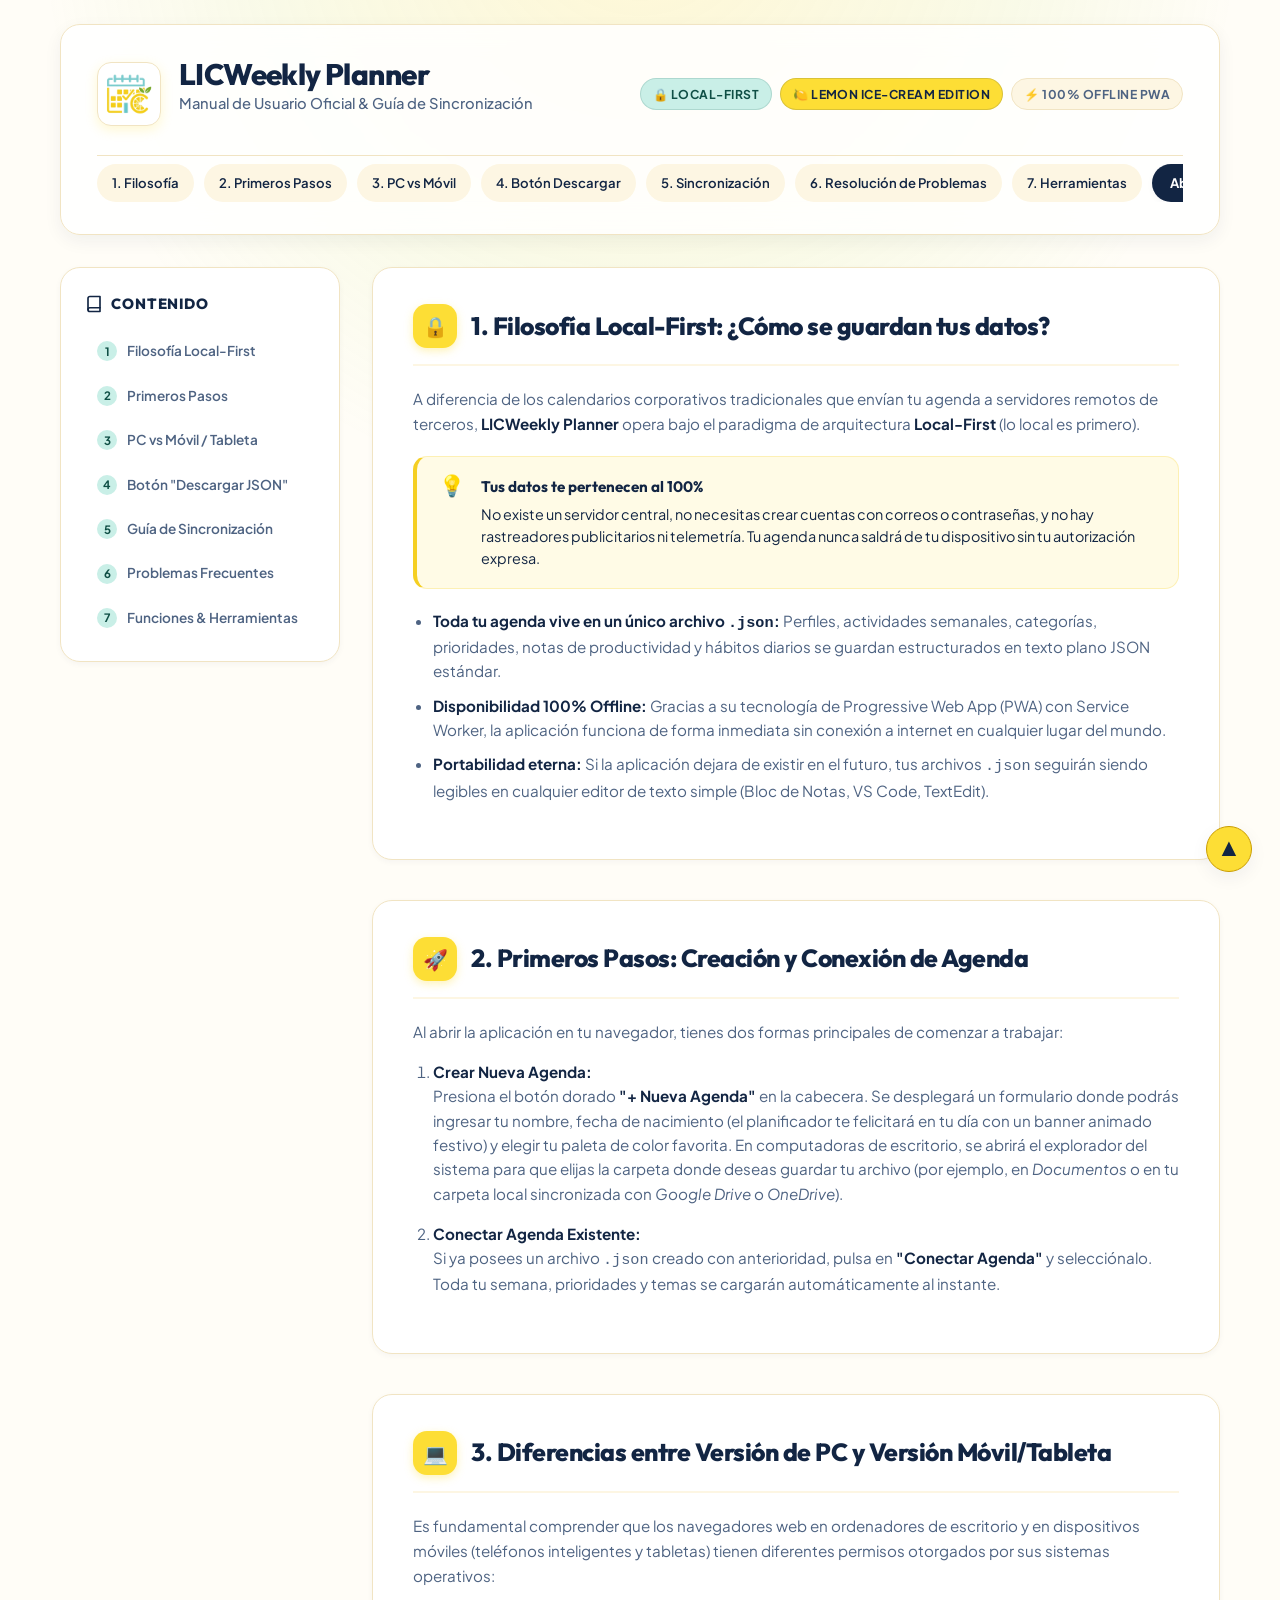
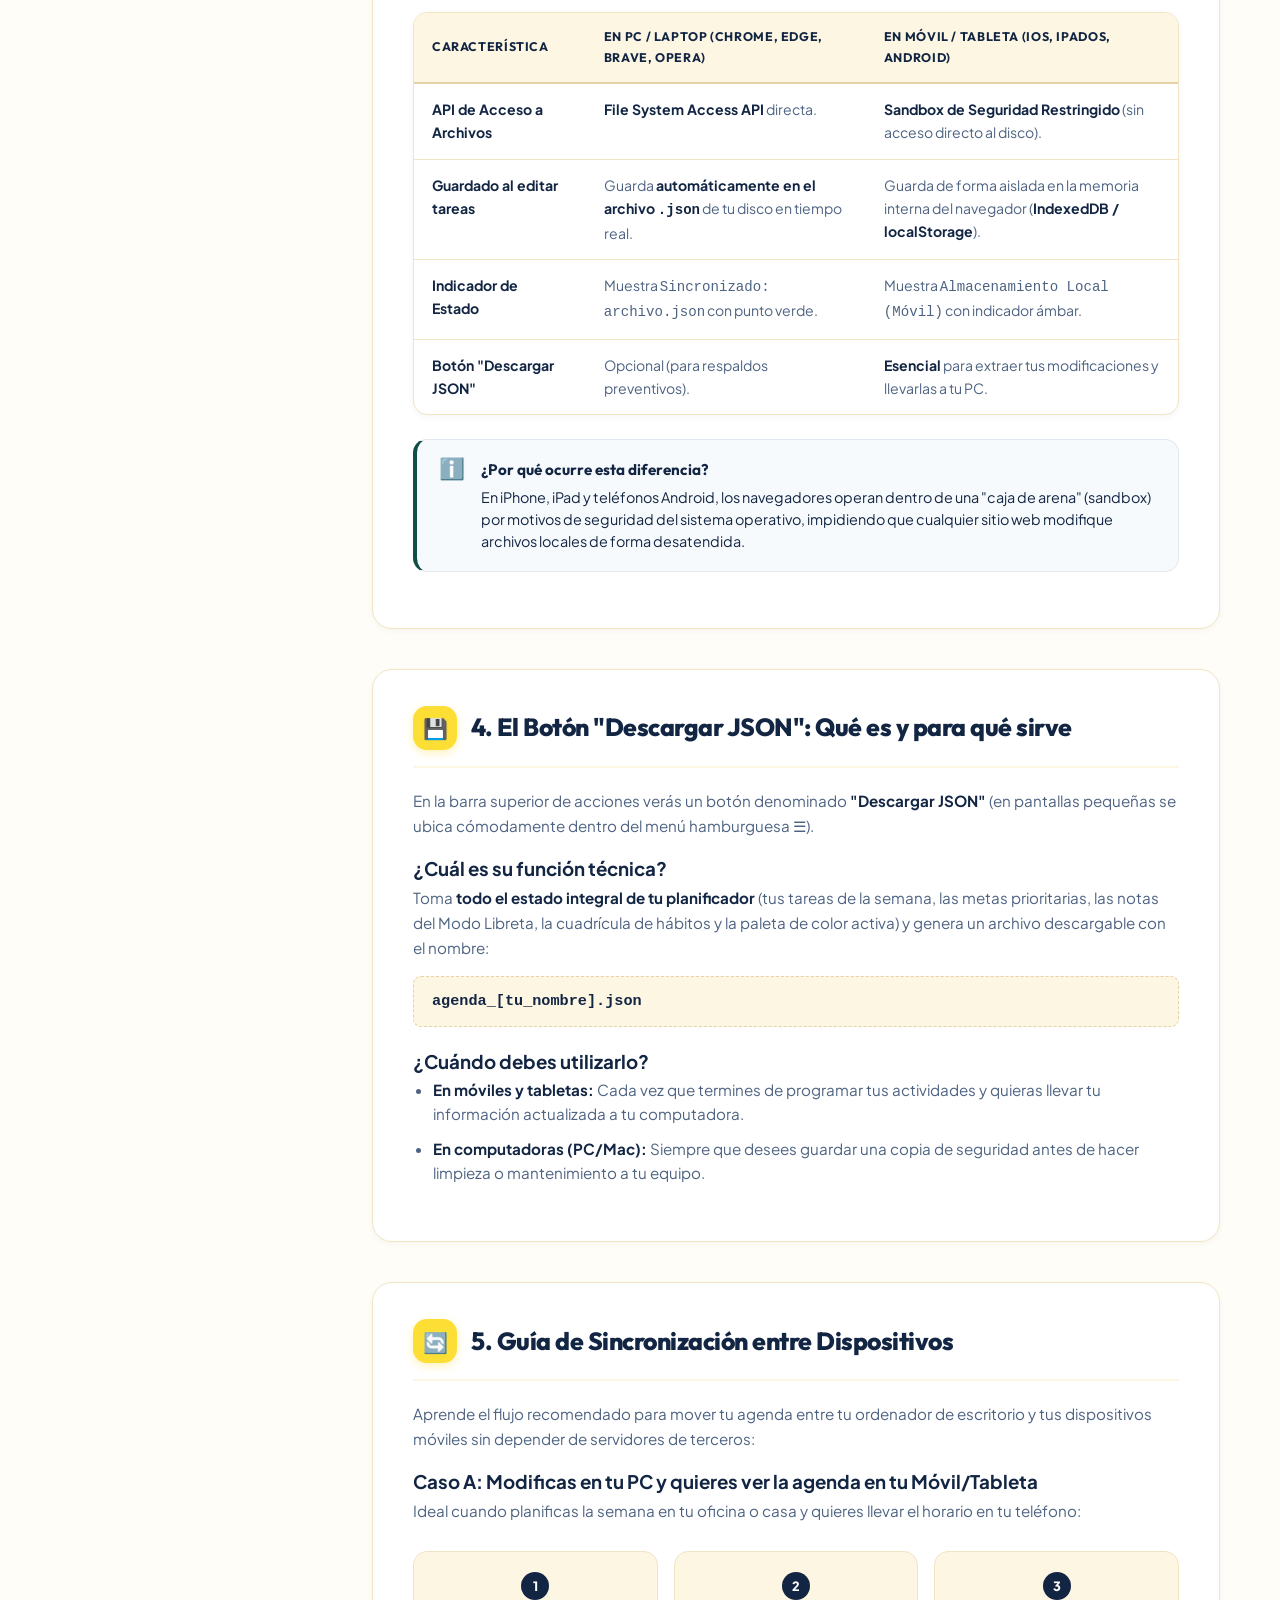
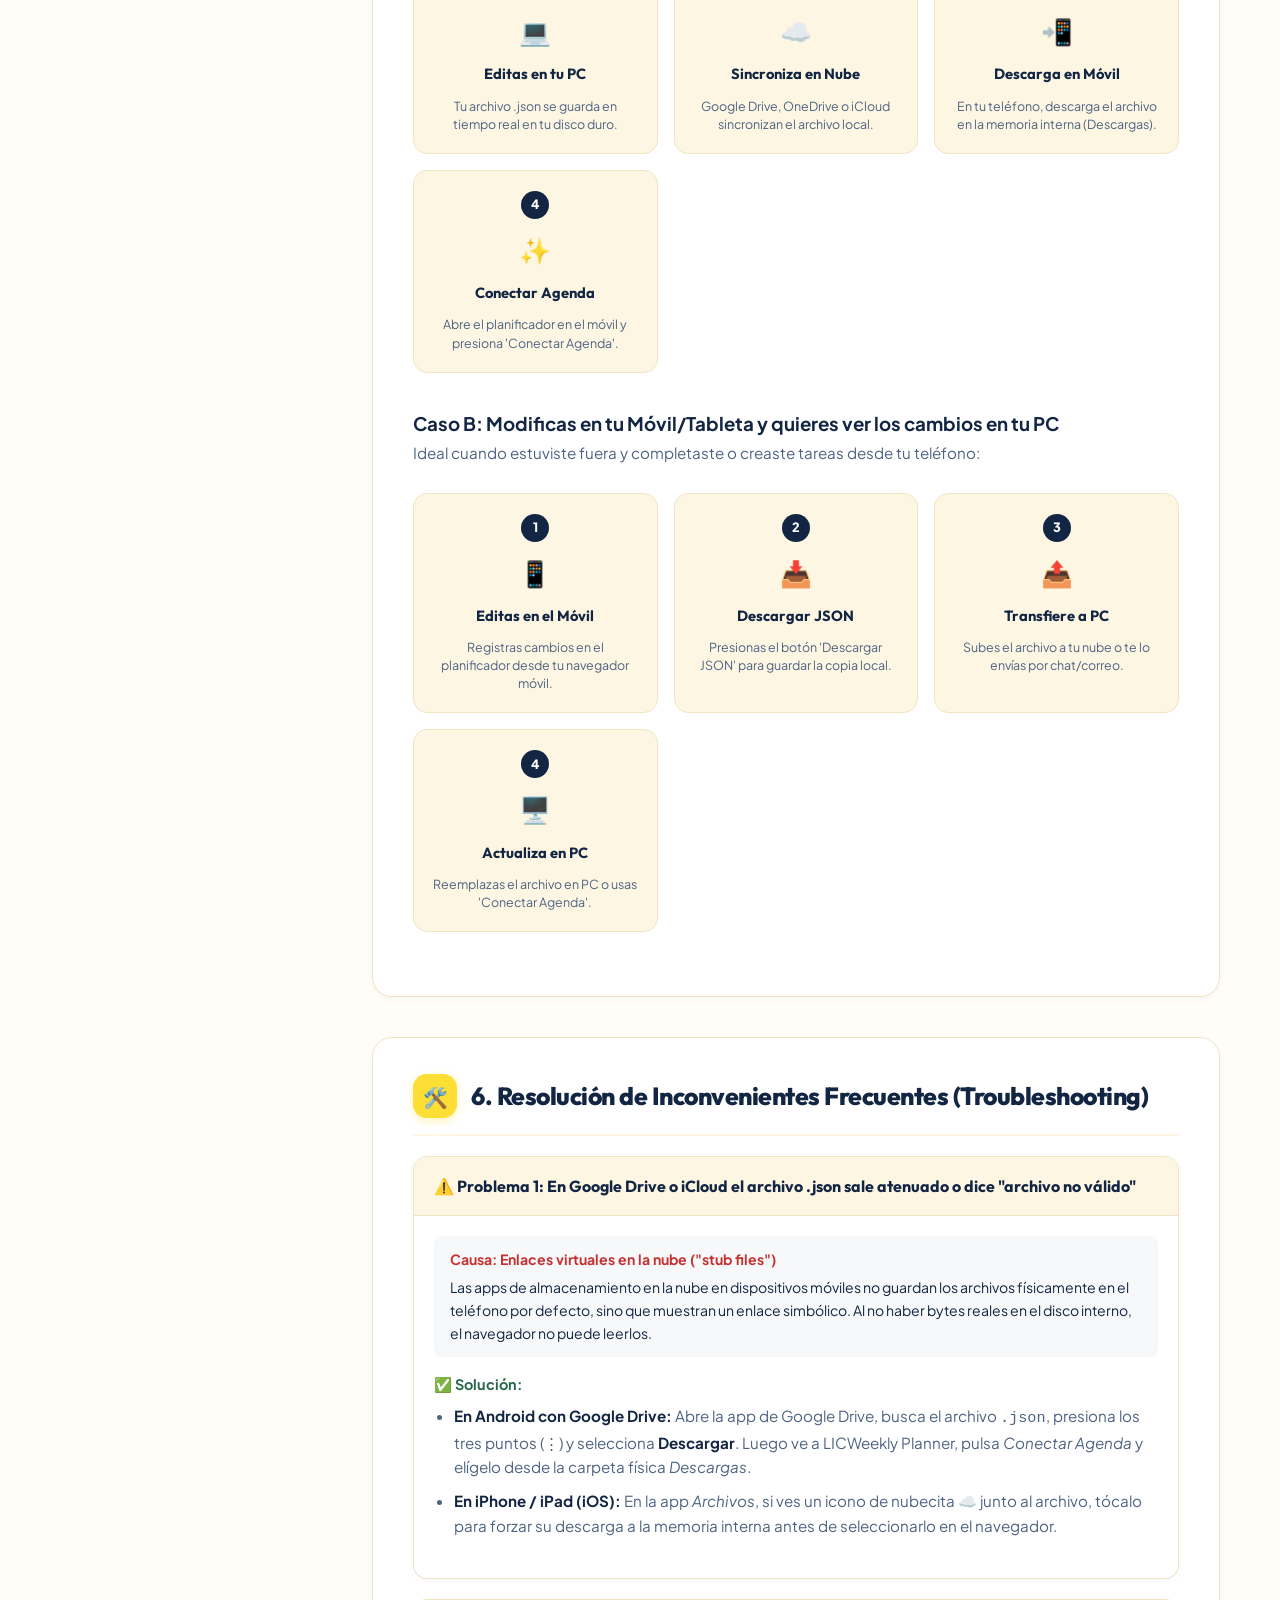
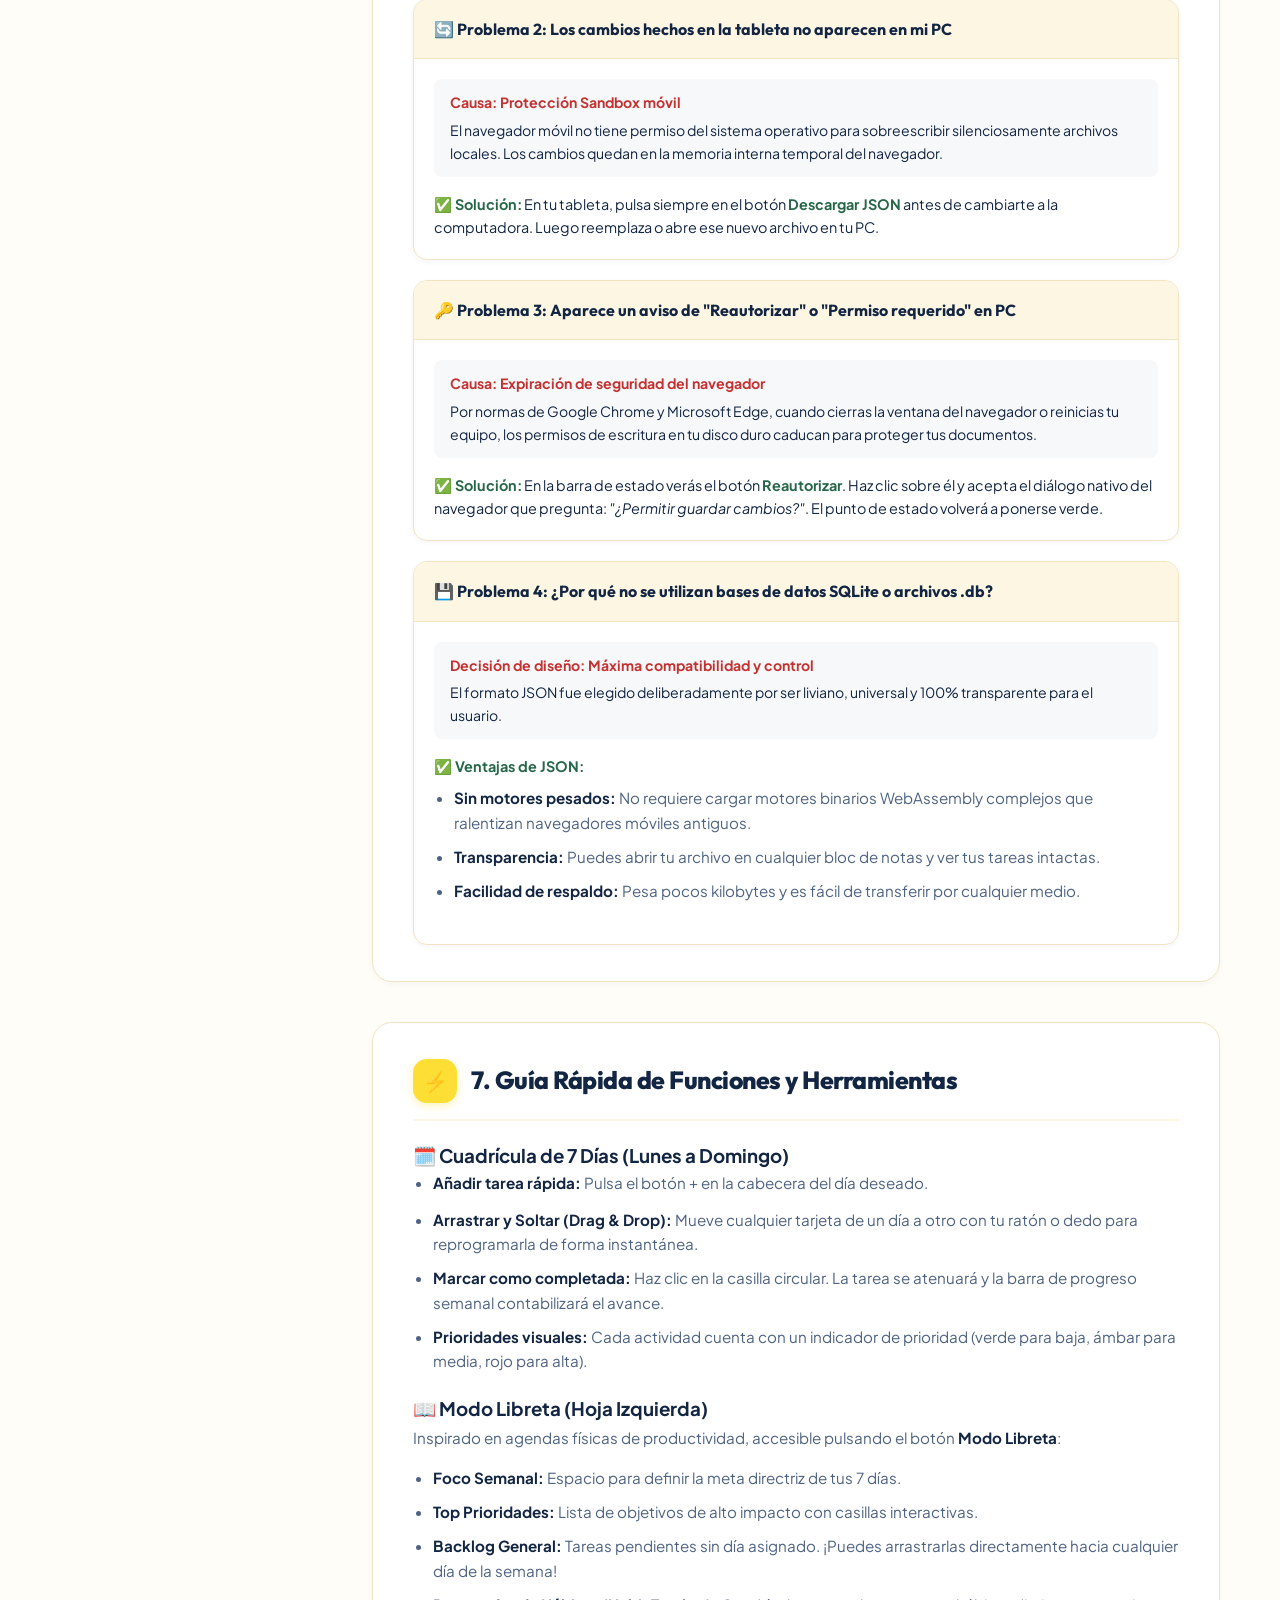
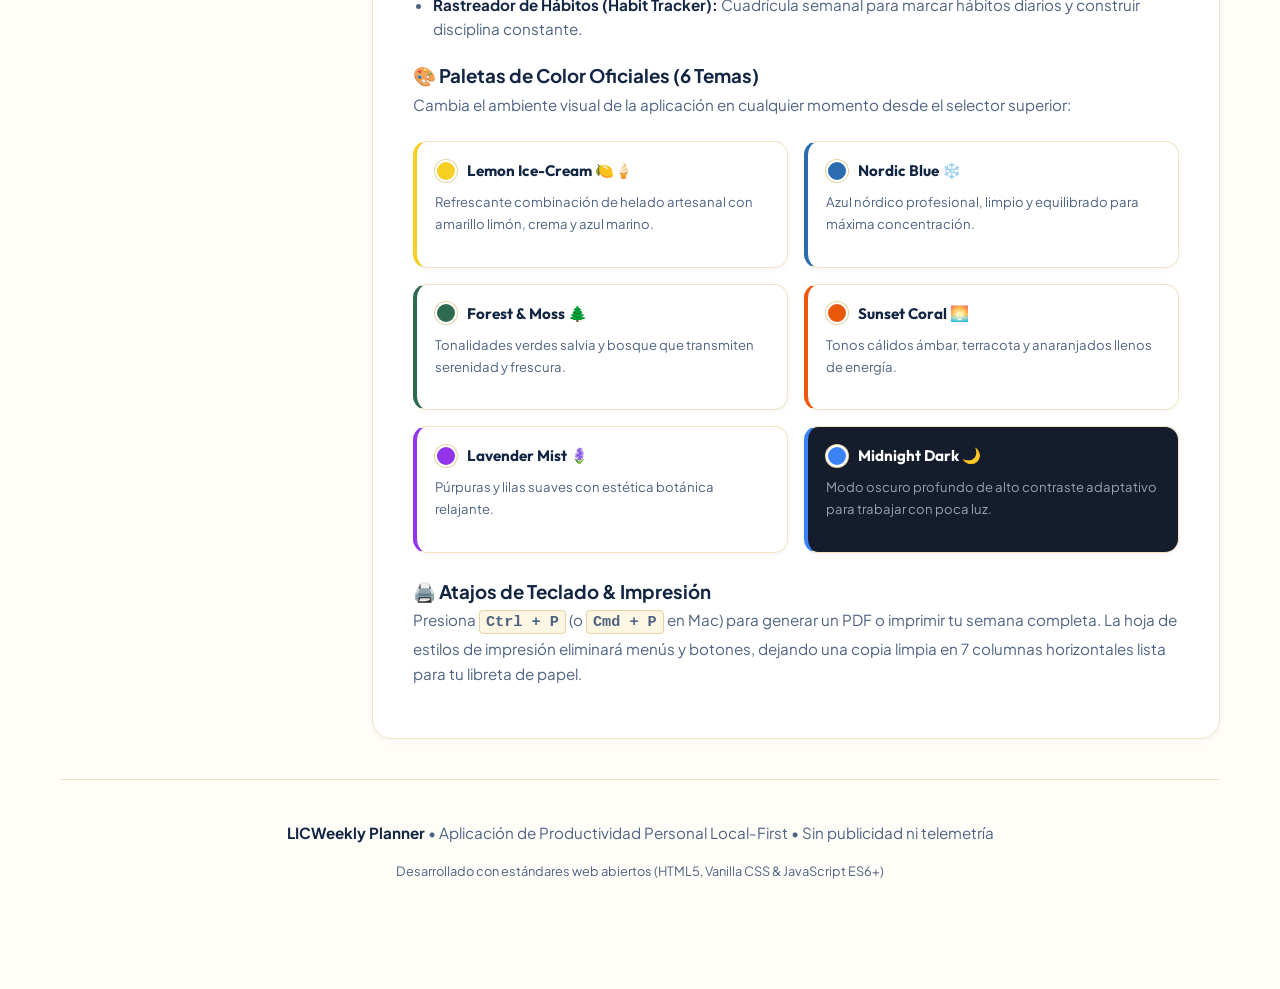
==== manual_de_usuario.html @ a2cfbde6 "Organizador semanal enfocado en la privacidad total. LICWeekly Planner v1.0" ====
<!DOCTYPE html>
<html lang="es">
<head>
  <meta charset="UTF-8">
  <meta name="viewport" content="width=device-width, initial-scale=1.0">
  <title>Manual de Usuario | LICWeekly Planner</title>
  <meta name="description" content="Manual oficial de usuario para LICWeekly Planner. Aprende a usar la arquitectura Local-First, sincronizar entre PC y dispositivos móviles, y organizar tus semanas.">
  <link rel="icon" type="image/png" sizes="32x32" href="img/favicon-32x32.png">
  <link rel="icon" type="image/png" sizes="16x16" href="img/favicon-16x16.png">
  <link rel="icon" type="image/x-icon" href="img/favicon.ico">
  <link rel="apple-touch-icon" sizes="180x180" href="img/apple-touch-icon.png">
  
  <!-- Tipografía moderna Google Fonts -->
  <link rel="preconnect" href="https://fonts.googleapis.com">
  <link rel="preconnect" href="https://fonts.gstatic.com" crossorigin>
  <link href="https://fonts.googleapis.com/css2?family=Outfit:wght@500;600;700;800&family=Plus+Jakarta+Sans:wght@400;500;600;700&display=swap" rel="stylesheet">

  <style>
    /* ==========================================================================
       SISTEMA DE DISEÑO: LEMON ICE-CREAM THEME
       ========================================================================== */
    :root {
      --font-heading: 'Outfit', -apple-system, BlinkMacSystemFont, sans-serif;
      --font-body: 'Plus Jakarta Sans', -apple-system, BlinkMacSystemFont, sans-serif;
      
      /* Paleta Lemon Ice-Cream */
      --lemon-yellow: #fdde35;
      --lemon-gold: #f5cf22;
      --lemon-dark-gold: #c99c00;
      --lime-green: #b4d93d;
      --lime-dark: #2d5a14;
      --vanilla-cream: #fdf6e3;
      --vanilla-light: #fffdf7;
      --mint-frost: #c9efe7;
      --mint-dark: #0f4f45;
      --deep-navy: #122543;
      --navy-light: #1e3a63;
      --navy-muted: #4e6382;
      --border-soft: #f1e4c3;
      --border-medium: #e5d3a5;
      --surface-white: #ffffff;
      
      --shadow-sm: 0 2px 6px rgba(18, 37, 67, 0.04);
      --shadow-md: 0 6px 18px rgba(18, 37, 67, 0.06);
      --shadow-lg: 0 16px 36px rgba(18, 37, 67, 0.09);
      --radius-sm: 8px;
      --radius-md: 14px;
      --radius-lg: 20px;
      --radius-full: 9999px;
    }

    /* Reset y Base */
    *, *::before, *::after {
      box-sizing: border-box;
      margin: 0;
      padding: 0;
    }

    html {
      scroll-behavior: smooth;
      font-size: 16px;
    }

    body {
      font-family: var(--font-body);
      background-color: var(--vanilla-light);
      color: var(--deep-navy);
      line-height: 1.65;
      -webkit-font-smoothing: antialiased;
      position: relative;
    }

    /* Fondo decorativo con gradiente suave */
    body::before {
      content: "";
      position: fixed;
      top: 0;
      left: 0;
      right: 0;
      height: 480px;
      background: radial-gradient(circle at 50% -20%, rgba(253, 222, 53, 0.18) 0%, rgba(180, 217, 61, 0.08) 45%, transparent 70%);
      pointer-events: none;
      z-index: 0;
    }

    /* Envoltura principal */
    .manual-wrapper {
      max-width: 1200px;
      margin: 0 auto;
      padding: 24px 20px 80px 20px;
      position: relative;
      z-index: 1;
    }

    /* ==========================================================================
       CABECERA HERO (HERO HEADER)
       ========================================================================== */
    .manual-header {
      background: rgba(255, 255, 255, 0.85);
      backdrop-filter: blur(14px);
      -webkit-backdrop-filter: blur(14px);
      border: 1px solid var(--border-soft);
      border-radius: var(--radius-lg);
      padding: 32px 36px;
      box-shadow: var(--shadow-md);
      margin-bottom: 32px;
      display: flex;
      flex-direction: column;
      gap: 24px;
    }

    .header-branding-bar {
      display: flex;
      align-items: center;
      justify-content: space-between;
      flex-wrap: wrap;
      gap: 16px;
    }

    .brand-identity {
      display: flex;
      align-items: center;
      gap: 18px;
    }

    .brand-logo-frame {
      width: 64px;
      height: 64px;
      border-radius: var(--radius-md);
      background: #ffffff;
      border: 1.5px solid var(--border-soft);
      box-shadow: 0 4px 12px rgba(253, 222, 53, 0.22);
      display: flex;
      align-items: center;
      justify-content: center;
      padding: 6px;
      flex-shrink: 0;
    }

    .brand-logo-frame img {
      width: 100%;
      height: 100%;
      object-fit: contain;
    }

    .brand-titles h1 {
      font-family: var(--font-heading);
      font-size: 1.85rem;
      font-weight: 800;
      color: var(--deep-navy);
      letter-spacing: -0.02em;
      line-height: 1.15;
    }

    .brand-subtitle {
      font-size: 0.92rem;
      color: var(--navy-muted);
      font-weight: 500;
    }

    .header-badges {
      display: flex;
      align-items: center;
      gap: 8px;
      flex-wrap: wrap;
    }

    .pill-badge {
      display: inline-flex;
      align-items: center;
      gap: 6px;
      padding: 5px 12px;
      border-radius: var(--radius-full);
      font-size: 0.76rem;
      font-weight: 700;
      text-transform: uppercase;
      letter-spacing: 0.04em;
    }

    .pill-badge.local-first {
      background: var(--mint-frost);
      color: var(--mint-dark);
      border: 1px solid rgba(15, 79, 69, 0.15);
    }

    .pill-badge.theme-lemon {
      background: var(--lemon-yellow);
      color: var(--deep-navy);
      border: 1px solid rgba(18, 37, 67, 0.15);
    }

    .pill-badge.offline-ready {
      background: var(--vanilla-cream);
      color: var(--navy-muted);
      border: 1px solid var(--border-soft);
    }

    /* Barra de Navegación Rápida / Mini Menú */
    .quick-nav-bar {
      display: flex;
      align-items: center;
      gap: 10px;
      overflow-x: auto;
      padding-top: 8px;
      border-top: 1px solid var(--border-soft);
      scrollbar-width: thin;
    }

    .quick-nav-link {
      display: inline-flex;
      align-items: center;
      gap: 6px;
      padding: 7px 14px;
      border-radius: var(--radius-full);
      background: var(--vanilla-cream);
      color: var(--deep-navy);
      text-decoration: none;
      font-size: 0.82rem;
      font-weight: 600;
      white-space: nowrap;
      transition: all 0.2s ease;
      border: 1px solid transparent;
    }

    .quick-nav-link:hover {
      background: var(--lemon-yellow);
      border-color: var(--lemon-dark-gold);
      transform: translateY(-1px);
    }

    .btn-return-app {
      margin-left: auto;
      background: var(--deep-navy);
      color: #ffffff;
      padding: 8px 18px;
      border-radius: var(--radius-full);
      text-decoration: none;
      font-size: 0.82rem;
      font-weight: 700;
      display: inline-flex;
      align-items: center;
      gap: 8px;
      box-shadow: var(--shadow-sm);
      transition: all 0.2s ease;
      flex-shrink: 0;
    }

    .btn-return-app:hover {
      background: var(--navy-light);
      transform: translateY(-1px);
      box-shadow: var(--shadow-md);
    }

    /* ==========================================================================
       DISPOSICIÓN PRINCIPAL: CONTENIDO Y NAVEGACIÓN
       ========================================================================== */
    .manual-layout {
      display: grid;
      grid-template-columns: 280px 1fr;
      gap: 32px;
      align-items: start;
    }

    /* Barra Lateral Fija (Sidebar) */
    .manual-sidebar {
      position: sticky;
      top: 24px;
      background: #ffffff;
      border: 1px solid var(--border-soft);
      border-radius: var(--radius-lg);
      padding: 24px;
      box-shadow: var(--shadow-sm);
    }

    .sidebar-title {
      font-family: var(--font-heading);
      font-size: 0.92rem;
      font-weight: 800;
      text-transform: uppercase;
      letter-spacing: 0.06em;
      color: var(--deep-navy);
      margin-bottom: 16px;
      display: flex;
      align-items: center;
      gap: 8px;
    }

    .sidebar-menu {
      list-style: none;
      display: flex;
      flex-direction: column;
      gap: 6px;
    }

    .sidebar-menu a {
      display: flex;
      align-items: center;
      gap: 10px;
      padding: 8px 12px;
      border-radius: var(--radius-sm);
      text-decoration: none;
      color: var(--navy-muted);
      font-size: 0.85rem;
      font-weight: 600;
      transition: all 0.15s ease;
    }

    .sidebar-menu a:hover {
      background: var(--vanilla-cream);
      color: var(--deep-navy);
      transform: translateX(3px);
    }

    .sidebar-menu a span.menu-num {
      width: 20px;
      height: 20px;
      border-radius: 50%;
      background: var(--mint-frost);
      color: var(--mint-dark);
      display: flex;
      align-items: center;
      justify-content: center;
      font-size: 0.72rem;
      font-weight: 700;
      flex-shrink: 0;
    }

    /* ==========================================================================
       SECCIONES DEL CONTENIDO PRINCIPAL
       ========================================================================== */
    .manual-content {
      display: flex;
      flex-direction: column;
      gap: 40px;
    }

    .content-section {
      background: #ffffff;
      border: 1px solid var(--border-soft);
      border-radius: var(--radius-lg);
      padding: 36px 40px;
      box-shadow: var(--shadow-sm);
      scroll-margin-top: 30px;
      position: relative;
    }

    .section-header {
      display: flex;
      align-items: center;
      gap: 14px;
      margin-bottom: 20px;
      padding-bottom: 16px;
      border-bottom: 2px solid var(--vanilla-cream);
    }

    .section-badge-icon {
      width: 44px;
      height: 44px;
      border-radius: var(--radius-md);
      background: var(--lemon-yellow);
      color: var(--deep-navy);
      display: flex;
      align-items: center;
      justify-content: center;
      font-size: 1.25rem;
      flex-shrink: 0;
      box-shadow: 0 3px 8px rgba(253, 222, 53, 0.35);
    }

    .section-header h2 {
      font-family: var(--font-heading);
      font-size: 1.55rem;
      font-weight: 800;
      color: var(--deep-navy);
      letter-spacing: -0.02em;
    }

    .section-header h3 {
      font-family: var(--font-heading);
      font-size: 1.25rem;
      font-weight: 700;
      color: var(--deep-navy);
      margin-top: 24px;
      margin-bottom: 12px;
    }

    p {
      margin-bottom: 16px;
      color: var(--navy-muted);
      font-size: 0.95rem;
    }

    p strong {
      color: var(--deep-navy);
    }

    /* Listas con viñetas personalizadas */
    ul.feature-list, ol.steps-list {
      margin-bottom: 20px;
      padding-left: 20px;
      color: var(--navy-muted);
      font-size: 0.95rem;
    }

    ul.feature-list li, ol.steps-list li {
      margin-bottom: 10px;
      line-height: 1.6;
    }

    ul.feature-list li strong, ol.steps-list li strong {
      color: var(--deep-navy);
    }

    /* ==========================================================================
       TABLAS COMPARATIVAS DE DISEÑO PROFESIONAL
       ========================================================================== */
    .table-container {
      width: 100%;
      overflow-x: auto;
      margin: 24px 0;
      border: 1px solid var(--border-soft);
      border-radius: var(--radius-md);
      background: #ffffff;
      box-shadow: var(--shadow-sm);
    }

    table.pro-table {
      width: 100%;
      border-collapse: collapse;
      text-align: left;
      font-size: 0.88rem;
    }

    table.pro-table thead {
      background-color: var(--vanilla-cream);
      border-bottom: 2px solid var(--border-medium);
    }

    table.pro-table th {
      padding: 14px 18px;
      font-family: var(--font-heading);
      font-weight: 700;
      color: var(--deep-navy);
      text-transform: uppercase;
      font-size: 0.78rem;
      letter-spacing: 0.05em;
    }

    table.pro-table td {
      padding: 14px 18px;
      border-bottom: 1px solid var(--border-soft);
      color: var(--navy-muted);
      vertical-align: top;
    }

    table.pro-table tbody tr:last-child td {
      border-bottom: none;
    }

    table.pro-table tbody tr:hover {
      background-color: var(--vanilla-light);
    }

    table.pro-table td strong {
      color: var(--deep-navy);
    }

    /* ==========================================================================
       TARJETAS DE ALERTA Y AVISOS (CALLOUT BOXES)
       ========================================================================== */
    .callout-box {
      border-radius: var(--radius-md);
      padding: 18px 22px;
      margin: 20px 0;
      display: flex;
      gap: 16px;
      align-items: flex-start;
      font-size: 0.9rem;
    }

    .callout-box.note {
      background-color: #f7fafc;
      border-left: 4px solid var(--mint-dark);
      border-top: 1px solid #e2e8f0;
      border-right: 1px solid #e2e8f0;
      border-bottom: 1px solid #e2e8f0;
    }

    .callout-box.tip {
      background-color: rgba(253, 222, 53, 0.12);
      border-left: 4px solid var(--lemon-gold);
      border-top: 1px solid rgba(245, 207, 34, 0.25);
      border-right: 1px solid rgba(245, 207, 34, 0.25);
      border-bottom: 1px solid rgba(245, 207, 34, 0.25);
    }

    .callout-box.warning {
      background-color: #fffaf0;
      border-left: 4px solid #dd6b20;
      border-top: 1px solid #feebc8;
      border-right: 1px solid #feebc8;
      border-bottom: 1px solid #feebc8;
    }

    .callout-icon {
      font-size: 1.3rem;
      line-height: 1;
      flex-shrink: 0;
    }

    .callout-content {
      flex: 1;
      color: var(--deep-navy);
      line-height: 1.55;
    }

    .callout-content strong {
      display: block;
      font-family: var(--font-heading);
      margin-bottom: 4px;
      font-size: 0.95rem;
    }

    /* ==========================================================================
       DIAGRAMAS DE FLUJO INTERACTIVOS (HTML / CSS FLOWCHARTS)
       ========================================================================== */
    .flow-diagram {
      display: grid;
      grid-template-columns: repeat(auto-fit, minmax(200px, 1fr));
      gap: 16px;
      margin: 28px 0;
      position: relative;
    }

    .flow-step {
      background: var(--vanilla-cream);
      border: 1.5px solid var(--border-soft);
      border-radius: var(--radius-md);
      padding: 20px 18px;
      text-align: center;
      display: flex;
      flex-direction: column;
      align-items: center;
      gap: 10px;
      position: relative;
      transition: transform 0.2s ease, box-shadow 0.2s ease;
    }

    .flow-step:hover {
      transform: translateY(-2px);
      box-shadow: var(--shadow-md);
      border-color: var(--lemon-gold);
    }

    .flow-step-number {
      width: 28px;
      height: 28px;
      border-radius: 50%;
      background: var(--deep-navy);
      color: #ffffff;
      font-size: 0.8rem;
      font-weight: 800;
      display: flex;
      align-items: center;
      justify-content: center;
    }

    .flow-step-icon {
      font-size: 1.6rem;
    }

    .flow-step-title {
      font-family: var(--font-heading);
      font-weight: 700;
      font-size: 0.92rem;
      color: var(--deep-navy);
    }

    .flow-step-desc {
      font-size: 0.78rem;
      color: var(--navy-muted);
      line-height: 1.45;
    }

    /* ==========================================================================
       SECCIÓN DE RESOLUCIÓN DE PROBLEMAS (TROUBLESHOOTING CARDS)
       ========================================================================== */
    .troubleshoot-grid {
      display: grid;
      grid-template-columns: 1fr;
      gap: 20px;
      margin-top: 20px;
    }

    .troubleshoot-card {
      border: 1px solid var(--border-soft);
      border-radius: var(--radius-md);
      background: #ffffff;
      overflow: hidden;
      box-shadow: var(--shadow-sm);
    }

    .troubleshoot-header {
      background: var(--vanilla-cream);
      padding: 16px 20px;
      font-family: var(--font-heading);
      font-weight: 700;
      color: var(--deep-navy);
      font-size: 1rem;
      display: flex;
      align-items: center;
      gap: 10px;
      border-bottom: 1px solid var(--border-soft);
    }

    .troubleshoot-body {
      padding: 20px;
    }

    .troubleshoot-cause {
      background: rgba(18, 37, 67, 0.03);
      padding: 12px 16px;
      border-radius: var(--radius-sm);
      margin-bottom: 16px;
      font-size: 0.88rem;
    }

    .troubleshoot-cause strong {
      color: #c53030;
      display: block;
      margin-bottom: 4px;
    }

    .troubleshoot-solution {
      font-size: 0.9rem;
      line-height: 1.6;
    }

    .troubleshoot-solution strong {
      color: #276749;
    }

    /* Muestrario de Temas de Color */
    .themes-showcase {
      display: grid;
      grid-template-columns: repeat(auto-fit, minmax(260px, 1fr));
      gap: 16px;
      margin: 24px 0;
    }

    .theme-card {
      border: 1px solid var(--border-soft);
      border-radius: var(--radius-md);
      padding: 16px 18px;
      background: #ffffff;
      display: flex;
      flex-direction: column;
      gap: 8px;
      box-shadow: var(--shadow-sm);
    }

    .theme-card-top {
      display: flex;
      align-items: center;
      gap: 10px;
    }

    .theme-color-dot {
      width: 22px;
      height: 22px;
      border-radius: 50%;
      border: 2px solid #ffffff;
      box-shadow: 0 0 0 1px var(--border-medium);
      flex-shrink: 0;
    }

    .theme-card-name {
      font-family: var(--font-heading);
      font-weight: 700;
      font-size: 0.95rem;
      color: var(--deep-navy);
    }

    .theme-card-desc {
      font-size: 0.82rem;
      color: var(--navy-muted);
    }

    /* Botón flotante para volver arriba */
    .btn-scroll-top {
      position: fixed;
      bottom: 28px;
      right: 28px;
      width: 46px;
      height: 46px;
      border-radius: 50%;
      background: var(--lemon-yellow);
      color: var(--deep-navy);
      border: 1px solid var(--lemon-dark-gold);
      box-shadow: var(--shadow-md);
      display: flex;
      align-items: center;
      justify-content: center;
      font-size: 1.2rem;
      text-decoration: none;
      cursor: pointer;
      transition: all 0.2s ease;
      z-index: 100;
    }

    .btn-scroll-top:hover {
      transform: translateY(-3px);
      box-shadow: var(--shadow-lg);
      background: var(--lemon-gold);
    }

    /* Pie de página */
    .manual-footer {
      text-align: center;
      padding: 40px 20px 20px 20px;
      color: var(--navy-muted);
      font-size: 0.85rem;
      border-top: 1px solid var(--border-soft);
      margin-top: 40px;
    }

    /* Responsive Design */
    @media (max-width: 900px) {
      .manual-layout {
        grid-template-columns: 1fr;
      }

      .manual-sidebar {
        display: none; /* En móviles se usa la barra de navegación superior */
      }

      .content-section {
        padding: 24px 20px;
      }

      .manual-header {
        padding: 24px 20px;
      }
    }

    /* Optimización de Impresión */
    @media print {
      body {
        background: #ffffff;
        color: #000000;
      }
      .manual-sidebar, .quick-nav-bar, .btn-return-app, .btn-scroll-top {
        display: none;
      }
      .manual-layout {
        grid-template-columns: 1fr;
      }
      .content-section {
        box-shadow: none;
        border: 1px solid #ccc;
        page-break-inside: avoid;
        margin-bottom: 24px;
      }
    }
  </style>
</head>
<body>

  <div class="manual-wrapper">

    <!-- CABECERA HERO PRINCIPAL -->
    <header class="manual-header">
      <div class="header-branding-bar">
        <div class="brand-identity">
          <div class="brand-logo-frame">
            <img src="img/logo.png" alt="LICWeekly Planner Logo">
          </div>
          <div class="brand-titles">
            <h1>LICWeekly Planner</h1>
            <p class="brand-subtitle">Manual de Usuario Oficial &amp; Guía de Sincronización</p>
          </div>
        </div>

        <div class="header-badges">
          <span class="pill-badge local-first">🔒 Local-First</span>
          <span class="pill-badge theme-lemon">🍋 Lemon Ice-Cream Edition</span>
          <span class="pill-badge offline-ready">⚡ 100% Offline PWA</span>
        </div>
      </div>

      <!-- Barra de navegación rápida -->
      <nav class="quick-nav-bar" aria-label="Navegación de secciones">
        <a href="#filosofia" class="quick-nav-link">1. Filosofía</a>
        <a href="#primeros-pasos" class="quick-nav-link">2. Primeros Pasos</a>
        <a href="#pc-vs-movil" class="quick-nav-link">3. PC vs Móvil</a>
        <a href="#descargar-json" class="quick-nav-link">4. Botón Descargar</a>
        <a href="#sincronizacion" class="quick-nav-link">5. Sincronización</a>
        <a href="#troubleshooting" class="quick-nav-link">6. Resolución de Problemas</a>
        <a href="#herramientas" class="quick-nav-link">7. Herramientas</a>
        <a href="index.html" class="btn-return-app">
          <span>Abrir Planificador</span>
          <svg width="14" height="14" viewBox="0 0 24 24" fill="none" stroke="currentColor" stroke-width="2.5" stroke-linecap="round" stroke-linejoin="round"><path d="M5 12h14M12 5l7 7-7 7"/></svg>
        </a>
      </nav>
    </header>

    <!-- DISPOSICIÓN PRINCIPAL -->
    <div class="manual-layout">

      <!-- BARRA LATERAL FIJA (SIDEBAR) -->
      <aside class="manual-sidebar">
        <h3 class="sidebar-title">
          <svg width="18" height="18" viewBox="0 0 24 24" fill="none" stroke="currentColor" stroke-width="2.2" stroke-linecap="round" stroke-linejoin="round"><path d="M4 19.5A2.5 2.5 0 0 1 6.5 17H20"/><path d="M6.5 2H20v20H6.5A2.5 2.5 0 0 1 4 19.5v-15A2.5 2.5 0 0 1 6.5 2z"/></svg>
          Contenido
        </h3>
        <ul class="sidebar-menu">
          <li><a href="#filosofia"><span class="menu-num">1</span> Filosofía Local-First</a></li>
          <li><a href="#primeros-pasos"><span class="menu-num">2</span> Primeros Pasos</a></li>
          <li><a href="#pc-vs-movil"><span class="menu-num">3</span> PC vs Móvil / Tableta</a></li>
          <li><a href="#descargar-json"><span class="menu-num">4</span> Botón "Descargar JSON"</a></li>
          <li><a href="#sincronizacion"><span class="menu-num">5</span> Guía de Sincronización</a></li>
          <li><a href="#troubleshooting"><span class="menu-num">6</span> Problemas Frecuentes</a></li>
          <li><a href="#herramientas"><span class="menu-num">7</span> Funciones &amp; Herramientas</a></li>
        </ul>
      </aside>

      <!-- CONTENIDO DE LAS SECCIONES -->
      <main class="manual-content">

        <!-- SECCIÓN 1: FILOSOFÍA LOCAL-FIRST -->
        <section id="filosofia" class="content-section">
          <div class="section-header">
            <div class="section-badge-icon">🔒</div>
            <h2>1. Filosofía Local-First: ¿Cómo se guardan tus datos?</h2>
          </div>

          <p>
            A diferencia de los calendarios corporativos tradicionales que envían tu agenda a servidores remotos de terceros, <strong>LICWeekly Planner</strong> opera bajo el paradigma de arquitectura <strong>Local-First</strong> (lo local es primero).
          </p>

          <div class="callout-box tip">
            <div class="callout-icon">💡</div>
            <div class="callout-content">
              <strong>Tus datos te pertenecen al 100%</strong>
              No existe un servidor central, no necesitas crear cuentas con correos o contraseñas, y no hay rastreadores publicitarios ni telemetría. Tu agenda nunca saldrá de tu dispositivo sin tu autorización expresa.
            </div>
          </div>

          <ul class="feature-list">
            <li><strong>Toda tu agenda vive en un único archivo <code>.json</code>:</strong> Perfiles, actividades semanales, categorías, prioridades, notas de productividad y hábitos diarios se guardan estructurados en texto plano JSON estándar.</li>
            <li><strong>Disponibilidad 100% Offline:</strong> Gracias a su tecnología de Progressive Web App (PWA) con Service Worker, la aplicación funciona de forma inmediata sin conexión a internet en cualquier lugar del mundo.</li>
            <li><strong>Portabilidad eterna:</strong> Si la aplicación dejara de existir en el futuro, tus archivos <code>.json</code> seguirán siendo legibles en cualquier editor de texto simple (Bloc de Notas, VS Code, TextEdit).</li>
          </ul>
        </section>

        <!-- SECCIÓN 2: PRIMEROS PASOS -->
        <section id="primeros-pasos" class="content-section">
          <div class="section-header">
            <div class="section-badge-icon">🚀</div>
            <h2>2. Primeros Pasos: Creación y Conexión de Agenda</h2>
          </div>

          <p>Al abrir la aplicación en tu navegador, tienes dos formas principales de comenzar a trabajar:</p>

          <ol class="steps-list">
            <li>
              <strong>Crear Nueva Agenda:</strong>
              <p>Presiona el botón dorado <strong>"+ Nueva Agenda"</strong> en la cabecera. Se desplegará un formulario donde podrás ingresar tu nombre, fecha de nacimiento (el planificador te felicitará en tu día con un banner animado festivo) y elegir tu paleta de color favorita. En computadoras de escritorio, se abrirá el explorador del sistema para que elijas la carpeta donde deseas guardar tu archivo (por ejemplo, en <em>Documentos</em> o en tu carpeta local sincronizada con <em>Google Drive</em> o <em>OneDrive</em>).</p>
            </li>
            <li>
              <strong>Conectar Agenda Existente:</strong>
              <p>Si ya posees un archivo <code>.json</code> creado con anterioridad, pulsa en <strong>"Conectar Agenda"</strong> y selecciónalo. Toda tu semana, prioridades y temas se cargarán automáticamente al instante.</p>
            </li>
          </ol>
        </section>

        <!-- SECCIÓN 3: PC VS MÓVIL / TABLETA -->
        <section id="pc-vs-movil" class="content-section">
          <div class="section-header">
            <div class="section-badge-icon">💻</div>
            <h2>3. Diferencias entre Versión de PC y Versión Móvil/Tableta</h2>
          </div>

          <p>
            Es fundamental comprender que los navegadores web en ordenadores de escritorio y en dispositivos móviles (teléfonos inteligentes y tabletas) tienen diferentes permisos otorgados por sus sistemas operativos:
          </p>

          <!-- TABLA COMPARATIVA PROFESIONAL -->
          <div class="table-container">
            <table class="pro-table">
              <thead>
                <tr>
                  <th>Característica</th>
                  <th>En PC / Laptop (Chrome, Edge, Brave, Opera)</th>
                  <th>En Móvil / Tableta (iOS, iPadOS, Android)</th>
                </tr>
              </thead>
              <tbody>
                <tr>
                  <td><strong>API de Acceso a Archivos</strong></td>
                  <td><strong>File System Access API</strong> directa.</td>
                  <td><strong>Sandbox de Seguridad Restringido</strong> (sin acceso directo al disco).</td>
                </tr>
                <tr>
                  <td><strong>Guardado al editar tareas</strong></td>
                  <td>Guarda <strong>automáticamente en el archivo <code>.json</code></strong> de tu disco en tiempo real.</td>
                  <td>Guarda de forma aislada en la memoria interna del navegador (<strong>IndexedDB / localStorage</strong>).</td>
                </tr>
                <tr>
                  <td><strong>Indicador de Estado</strong></td>
                  <td>Muestra <code>Sincronizado: archivo.json</code> con punto verde.</td>
                  <td>Muestra <code>Almacenamiento Local (Móvil)</code> con indicador ámbar.</td>
                </tr>
                <tr>
                  <td><strong>Botón "Descargar JSON"</strong></td>
                  <td>Opcional (para respaldos preventivos).</td>
                  <td><strong>Esencial</strong> para extraer tus modificaciones y llevarlas a tu PC.</td>
                </tr>
              </tbody>
            </table>
          </div>

          <div class="callout-box note">
            <div class="callout-icon">ℹ️</div>
            <div class="callout-content">
              <strong>¿Por qué ocurre esta diferencia?</strong>
              En iPhone, iPad y teléfonos Android, los navegadores operan dentro de una "caja de arena" (sandbox) por motivos de seguridad del sistema operativo, impidiendo que cualquier sitio web modifique archivos locales de forma desatendida.
            </div>
          </div>
        </section>

        <!-- SECCIÓN 4: EL BOTÓN DESCARGAR JSON -->
        <section id="descargar-json" class="content-section">
          <div class="section-header">
            <div class="section-badge-icon">💾</div>
            <h2>4. El Botón "Descargar JSON": Qué es y para qué sirve</h2>
          </div>

          <p>
            En la barra superior de acciones verás un botón denominado <strong>"Descargar JSON"</strong> (en pantallas pequeñas se ubica cómodamente dentro del menú hamburguesa ☰).
          </p>

          <h3>¿Cuál es su función técnica?</h3>
          <p>
            Toma <strong>todo el estado integral de tu planificador</strong> (tus tareas de la semana, las metas prioritarias, las notas del Modo Libreta, la cuadrícula de hábitos y la paleta de color activa) y genera un archivo descargable con el nombre:
          </p>

          <div style="background: var(--vanilla-cream); border: 1.5px dashed var(--border-medium); border-radius: var(--radius-sm); padding: 12px 18px; font-family: monospace; font-size: 0.95rem; font-weight: bold; color: var(--deep-navy); margin-bottom: 20px;">
            agenda_[tu_nombre].json
          </div>

          <h3>¿Cuándo debes utilizarlo?</h3>
          <ul class="feature-list">
            <li><strong>En móviles y tabletas:</strong> Cada vez que termines de programar tus actividades y quieras llevar tu información actualizada a tu computadora.</li>
            <li><strong>En computadoras (PC/Mac):</strong> Siempre que desees guardar una copia de seguridad antes de hacer limpieza o mantenimiento a tu equipo.</li>
          </ul>
        </section>

        <!-- SECCIÓN 5: GUÍA DE SINCRONIZACIÓN -->
        <section id="sincronizacion" class="content-section">
          <div class="section-header">
            <div class="section-badge-icon">🔄</div>
            <h2>5. Guía de Sincronización entre Dispositivos</h2>
          </div>

          <p>Aprende el flujo recomendado para mover tu agenda entre tu ordenador de escritorio y tus dispositivos móviles sin depender de servidores de terceros:</p>

          <!-- CASO A -->
          <h3>Caso A: Modificas en tu PC y quieres ver la agenda en tu Móvil/Tableta</h3>
          <p>Ideal cuando planificas la semana en tu oficina o casa y quieres llevar el horario en tu teléfono:</p>

          <div class="flow-diagram">
            <div class="flow-step">
              <span class="flow-step-number">1</span>
              <span class="flow-step-icon">💻</span>
              <span class="flow-step-title">Editas en tu PC</span>
              <span class="flow-step-desc">Tu archivo .json se guarda en tiempo real en tu disco duro.</span>
            </div>
            <div class="flow-step">
              <span class="flow-step-number">2</span>
              <span class="flow-step-icon">☁️</span>
              <span class="flow-step-title">Sincroniza en Nube</span>
              <span class="flow-step-desc">Google Drive, OneDrive o iCloud sincronizan el archivo local.</span>
            </div>
            <div class="flow-step">
              <span class="flow-step-number">3</span>
              <span class="flow-step-icon">📲</span>
              <span class="flow-step-title">Descarga en Móvil</span>
              <span class="flow-step-desc">En tu teléfono, descarga el archivo en la memoria interna (Descargas).</span>
            </div>
            <div class="flow-step">
              <span class="flow-step-number">4</span>
              <span class="flow-step-icon">✨</span>
              <span class="flow-step-title">Conectar Agenda</span>
              <span class="flow-step-desc">Abre el planificador en el móvil y presiona 'Conectar Agenda'.</span>
            </div>
          </div>

          <!-- CASO B -->
          <h3 style="margin-top: 36px;">Caso B: Modificas en tu Móvil/Tableta y quieres ver los cambios en tu PC</h3>
          <p>Ideal cuando estuviste fuera y completaste o creaste tareas desde tu teléfono:</p>

          <div class="flow-diagram">
            <div class="flow-step">
              <span class="flow-step-number">1</span>
              <span class="flow-step-icon">📱</span>
              <span class="flow-step-title">Editas en el Móvil</span>
              <span class="flow-step-desc">Registras cambios en el planificador desde tu navegador móvil.</span>
            </div>
            <div class="flow-step">
              <span class="flow-step-number">2</span>
              <span class="flow-step-icon">📥</span>
              <span class="flow-step-title">Descargar JSON</span>
              <span class="flow-step-desc">Presionas el botón 'Descargar JSON' para guardar la copia local.</span>
            </div>
            <div class="flow-step">
              <span class="flow-step-number">3</span>
              <span class="flow-step-icon">📤</span>
              <span class="flow-step-title">Transfiere a PC</span>
              <span class="flow-step-desc">Subes el archivo a tu nube o te lo envías por chat/correo.</span>
            </div>
            <div class="flow-step">
              <span class="flow-step-number">4</span>
              <span class="flow-step-icon">🖥️</span>
              <span class="flow-step-title">Actualiza en PC</span>
              <span class="flow-step-desc">Reemplazas el archivo en PC o usas 'Conectar Agenda'.</span>
            </div>
          </div>
        </section>

        <!-- SECCIÓN 6: RESOLUCIÓN DE PROBLEMAS -->
        <section id="troubleshooting" class="content-section">
          <div class="section-header">
            <div class="section-badge-icon">🛠️</div>
            <h2>6. Resolución de Inconvenientes Frecuentes (Troubleshooting)</h2>
          </div>

          <div class="troubleshoot-grid">

            <!-- PROBLEMA 1 -->
            <div class="troubleshoot-card">
              <div class="troubleshoot-header">
                <span>⚠️ Problema 1: En Google Drive o iCloud el archivo .json sale atenuado o dice "archivo no válido"</span>
              </div>
              <div class="troubleshoot-body">
                <div class="troubleshoot-cause">
                  <strong>Causa: Enlaces virtuales en la nube ("stub files")</strong>
                  Las apps de almacenamiento en la nube en dispositivos móviles no guardan los archivos físicamente en el teléfono por defecto, sino que muestran un enlace simbólico. Al no haber bytes reales en el disco interno, el navegador no puede leerlos.
                </div>
                <div class="troubleshoot-solution">
                  <strong>✅ Solución:</strong>
                  <ul class="feature-list" style="margin-top: 8px;">
                    <li><strong>En Android con Google Drive:</strong> Abre la app de Google Drive, busca el archivo <code>.json</code>, presiona los tres puntos (⋮) y selecciona <strong>Descargar</strong>. Luego ve a LICWeekly Planner, pulsa <em>Conectar Agenda</em> y elígelo desde la carpeta física <em>Descargas</em>.</li>
                    <li><strong>En iPhone / iPad (iOS):</strong> En la app <em>Archivos</em>, si ves un icono de nubecita ☁️ junto al archivo, tócalo para forzar su descarga a la memoria interna antes de seleccionarlo en el navegador.</li>
                  </ul>
                </div>
              </div>
            </div>

            <!-- PROBLEMA 2 -->
            <div class="troubleshoot-card">
              <div class="troubleshoot-header">
                <span>🔄 Problema 2: Los cambios hechos en la tableta no aparecen en mi PC</span>
              </div>
              <div class="troubleshoot-body">
                <div class="troubleshoot-cause">
                  <strong>Causa: Protección Sandbox móvil</strong>
                  El navegador móvil no tiene permiso del sistema operativo para sobreescribir silenciosamente archivos locales. Los cambios quedan en la memoria interna temporal del navegador.
                </div>
                <div class="troubleshoot-solution">
                  <strong>✅ Solución:</strong> En tu tableta, pulsa siempre en el botón <strong>Descargar JSON</strong> antes de cambiarte a la computadora. Luego reemplaza o abre ese nuevo archivo en tu PC.
                </div>
              </div>
            </div>

            <!-- PROBLEMA 3 -->
            <div class="troubleshoot-card">
              <div class="troubleshoot-header">
                <span>🔑 Problema 3: Aparece un aviso de "Reautorizar" o "Permiso requerido" en PC</span>
              </div>
              <div class="troubleshoot-body">
                <div class="troubleshoot-cause">
                  <strong>Causa: Expiración de seguridad del navegador</strong>
                  Por normas de Google Chrome y Microsoft Edge, cuando cierras la ventana del navegador o reinicias tu equipo, los permisos de escritura en tu disco duro caducan para proteger tus documentos.
                </div>
                <div class="troubleshoot-solution">
                  <strong>✅ Solución:</strong> En la barra de estado verás el botón <strong>Reautorizar</strong>. Haz clic sobre él y acepta el diálogo nativo del navegador que pregunta: <em>"¿Permitir guardar cambios?"</em>. El punto de estado volverá a ponerse verde.
                </div>
              </div>
            </div>

            <!-- PROBLEMA 4 -->
            <div class="troubleshoot-card">
              <div class="troubleshoot-header">
                <span>💾 Problema 4: ¿Por qué no se utilizan bases de datos SQLite o archivos .db?</span>
              </div>
              <div class="troubleshoot-body">
                <div class="troubleshoot-cause">
                  <strong>Decisión de diseño: Máxima compatibilidad y control</strong>
                  El formato JSON fue elegido deliberadamente por ser liviano, universal y 100% transparente para el usuario.
                </div>
                <div class="troubleshoot-solution">
                  <strong>✅ Ventajas de JSON:</strong>
                  <ul class="feature-list" style="margin-top: 8px;">
                    <li><strong>Sin motores pesados:</strong> No requiere cargar motores binarios WebAssembly complejos que ralentizan navegadores móviles antiguos.</li>
                    <li><strong>Transparencia:</strong> Puedes abrir tu archivo en cualquier bloc de notas y ver tus tareas intactas.</li>
                    <li><strong>Facilidad de respaldo:</strong> Pesa pocos kilobytes y es fácil de transferir por cualquier medio.</li>
                  </ul>
                </div>
              </div>
            </div>

          </div>
        </section>

        <!-- SECCIÓN 7: GUÍA RÁPIDA DE HERRAMIENTAS -->
        <section id="herramientas" class="content-section">
          <div class="section-header">
            <div class="section-badge-icon">⚡</div>
            <h2>7. Guía Rápida de Funciones y Herramientas</h2>
          </div>

          <h3>🗓️ Cuadrícula de 7 Días (Lunes a Domingo)</h3>
          <ul class="feature-list">
            <li><strong>Añadir tarea rápida:</strong> Pulsa el botón <code>+</code> en la cabecera del día deseado.</li>
            <li><strong>Arrastrar y Soltar (Drag &amp; Drop):</strong> Mueve cualquier tarjeta de un día a otro con tu ratón o dedo para reprogramarla de forma instantánea.</li>
            <li><strong>Marcar como completada:</strong> Haz clic en la casilla circular. La tarea se atenuará y la barra de progreso semanal contabilizará el avance.</li>
            <li><strong>Prioridades visuales:</strong> Cada actividad cuenta con un indicador de prioridad (verde para baja, ámbar para media, rojo para alta).</li>
          </ul>

          <h3>📖 Modo Libreta (Hoja Izquierda)</h3>
          <p>Inspirado en agendas físicas de productividad, accesible pulsando el botón <strong>Modo Libreta</strong>:</p>
          <ul class="feature-list">
            <li><strong>Foco Semanal:</strong> Espacio para definir la meta directriz de tus 7 días.</li>
            <li><strong>Top Prioridades:</strong> Lista de objetivos de alto impacto con casillas interactivas.</li>
            <li><strong>Backlog General:</strong> Tareas pendientes sin día asignado. ¡Puedes arrastrarlas directamente hacia cualquier día de la semana!</li>
            <li><strong>Rastreador de Hábitos (Habit Tracker):</strong> Cuadrícula semanal para marcar hábitos diarios y construir disciplina constante.</li>
          </ul>

          <h3>🎨 Paletas de Color Oficiales (6 Temas)</h3>
          <p>Cambia el ambiente visual de la aplicación en cualquier momento desde el selector superior:</p>

          <div class="themes-showcase">
            <div class="theme-card" style="border-left: 4px solid #f5cf22;">
              <div class="theme-card-top">
                <span class="theme-color-dot" style="background: #f5cf22;"></span>
                <span class="theme-card-name">Lemon Ice-Cream 🍋🍦</span>
              </div>
              <p class="theme-card-desc">Refrescante combinación de helado artesanal con amarillo limón, crema y azul marino.</p>
            </div>

            <div class="theme-card" style="border-left: 4px solid #2b6cb0;">
              <div class="theme-card-top">
                <span class="theme-color-dot" style="background: #2b6cb0;"></span>
                <span class="theme-card-name">Nordic Blue ❄️</span>
              </div>
              <p class="theme-card-desc">Azul nórdico profesional, limpio y equilibrado para máxima concentración.</p>
            </div>

            <div class="theme-card" style="border-left: 4px solid #2d6a4f;">
              <div class="theme-card-top">
                <span class="theme-color-dot" style="background: #2d6a4f;"></span>
                <span class="theme-card-name">Forest &amp; Moss 🌲</span>
              </div>
              <p class="theme-card-desc">Tonalidades verdes salvia y bosque que transmiten serenidad y frescura.</p>
            </div>

            <div class="theme-card" style="border-left: 4px solid #ea580c;">
              <div class="theme-card-top">
                <span class="theme-color-dot" style="background: #ea580c;"></span>
                <span class="theme-card-name">Sunset Coral 🌅</span>
              </div>
              <p class="theme-card-desc">Tonos cálidos ámbar, terracota y anaranjados llenos de energía.</p>
            </div>

            <div class="theme-card" style="border-left: 4px solid #9333ea;">
              <div class="theme-card-top">
                <span class="theme-color-dot" style="background: #9333ea;"></span>
                <span class="theme-card-name">Lavender Mist 🪻</span>
              </div>
              <p class="theme-card-desc">Púrpuras y lilas suaves con estética botánica relajante.</p>
            </div>

            <div class="theme-card" style="border-left: 4px solid #3b82f6; background: #151c2c; color: #ffffff;">
              <div class="theme-card-top">
                <span class="theme-color-dot" style="background: #3b82f6;"></span>
                <span class="theme-card-name" style="color: #ffffff;">Midnight Dark 🌙</span>
              </div>
              <p class="theme-card-desc" style="color: #94a3b8;">Modo oscuro profundo de alto contraste adaptativo para trabajar con poca luz.</p>
            </div>
          </div>

          <h3>🖨️ Atajos de Teclado &amp; Impresión</h3>
          <p>
            Presiona <kbd style="background: var(--vanilla-cream); border: 1px solid var(--border-medium); border-radius: 4px; padding: 2px 6px; font-weight: bold;">Ctrl + P</kbd> (o <kbd style="background: var(--vanilla-cream); border: 1px solid var(--border-medium); border-radius: 4px; padding: 2px 6px; font-weight: bold;">Cmd + P</kbd> en Mac) para generar un PDF o imprimir tu semana completa. La hoja de estilos de impresión eliminará menús y botones, dejando una copia limpia en 7 columnas horizontales lista para tu libreta de papel.
          </p>
        </section>

      </main>
    </div>

    <!-- BOTÓN FLOTANTE VOLVER ARRIBA -->
    <a href="#" class="btn-scroll-top" title="Volver al inicio de la página" aria-label="Volver arriba">
      ▲
    </a>

    <!-- PIE DE PÁGINA -->
    <footer class="manual-footer">
      <p><strong>LICWeekly Planner</strong> • Aplicación de Productividad Personal Local-First • Sin publicidad ni telemetría</p>
      <p style="margin-top: 6px; font-size: 0.8rem;">Desarrollado con estándares web abiertos (HTML5, Vanilla CSS &amp; JavaScript ES6+)</p>
    </footer>

  </div>

</body>
</html>
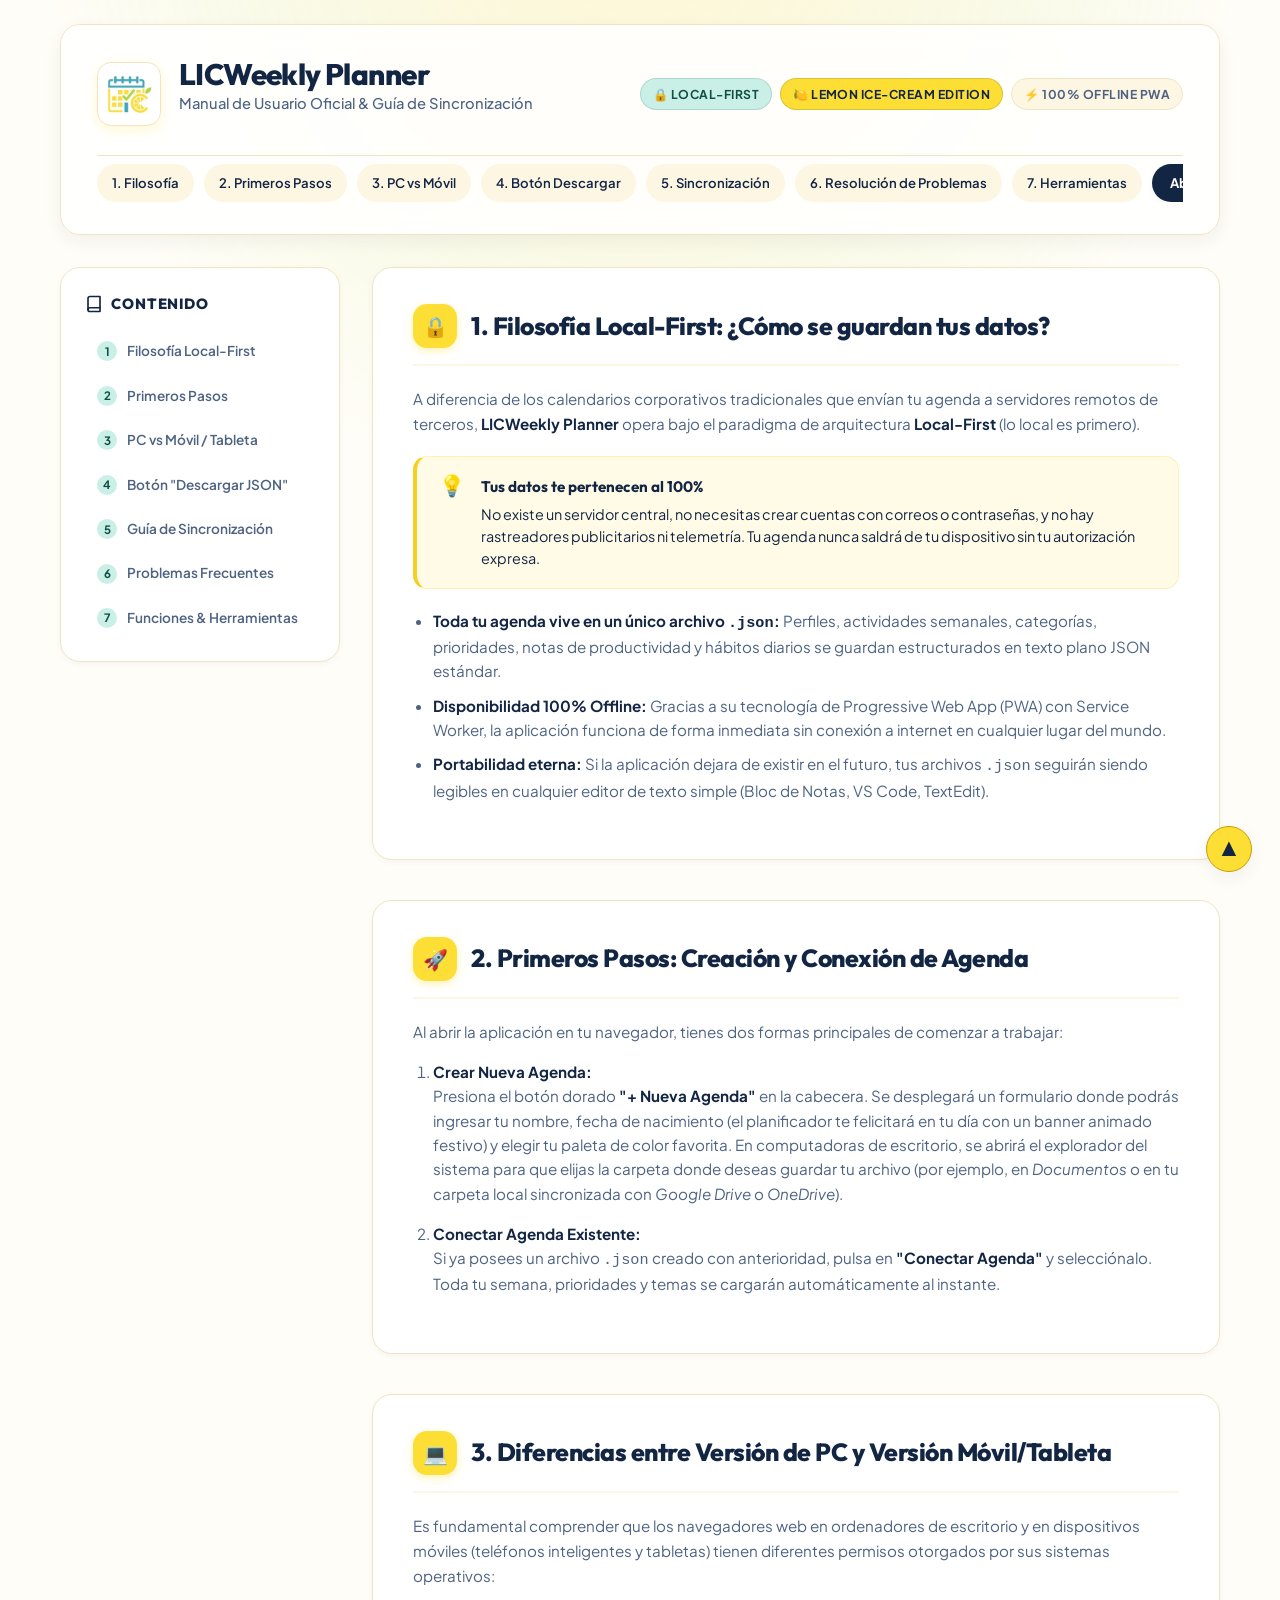
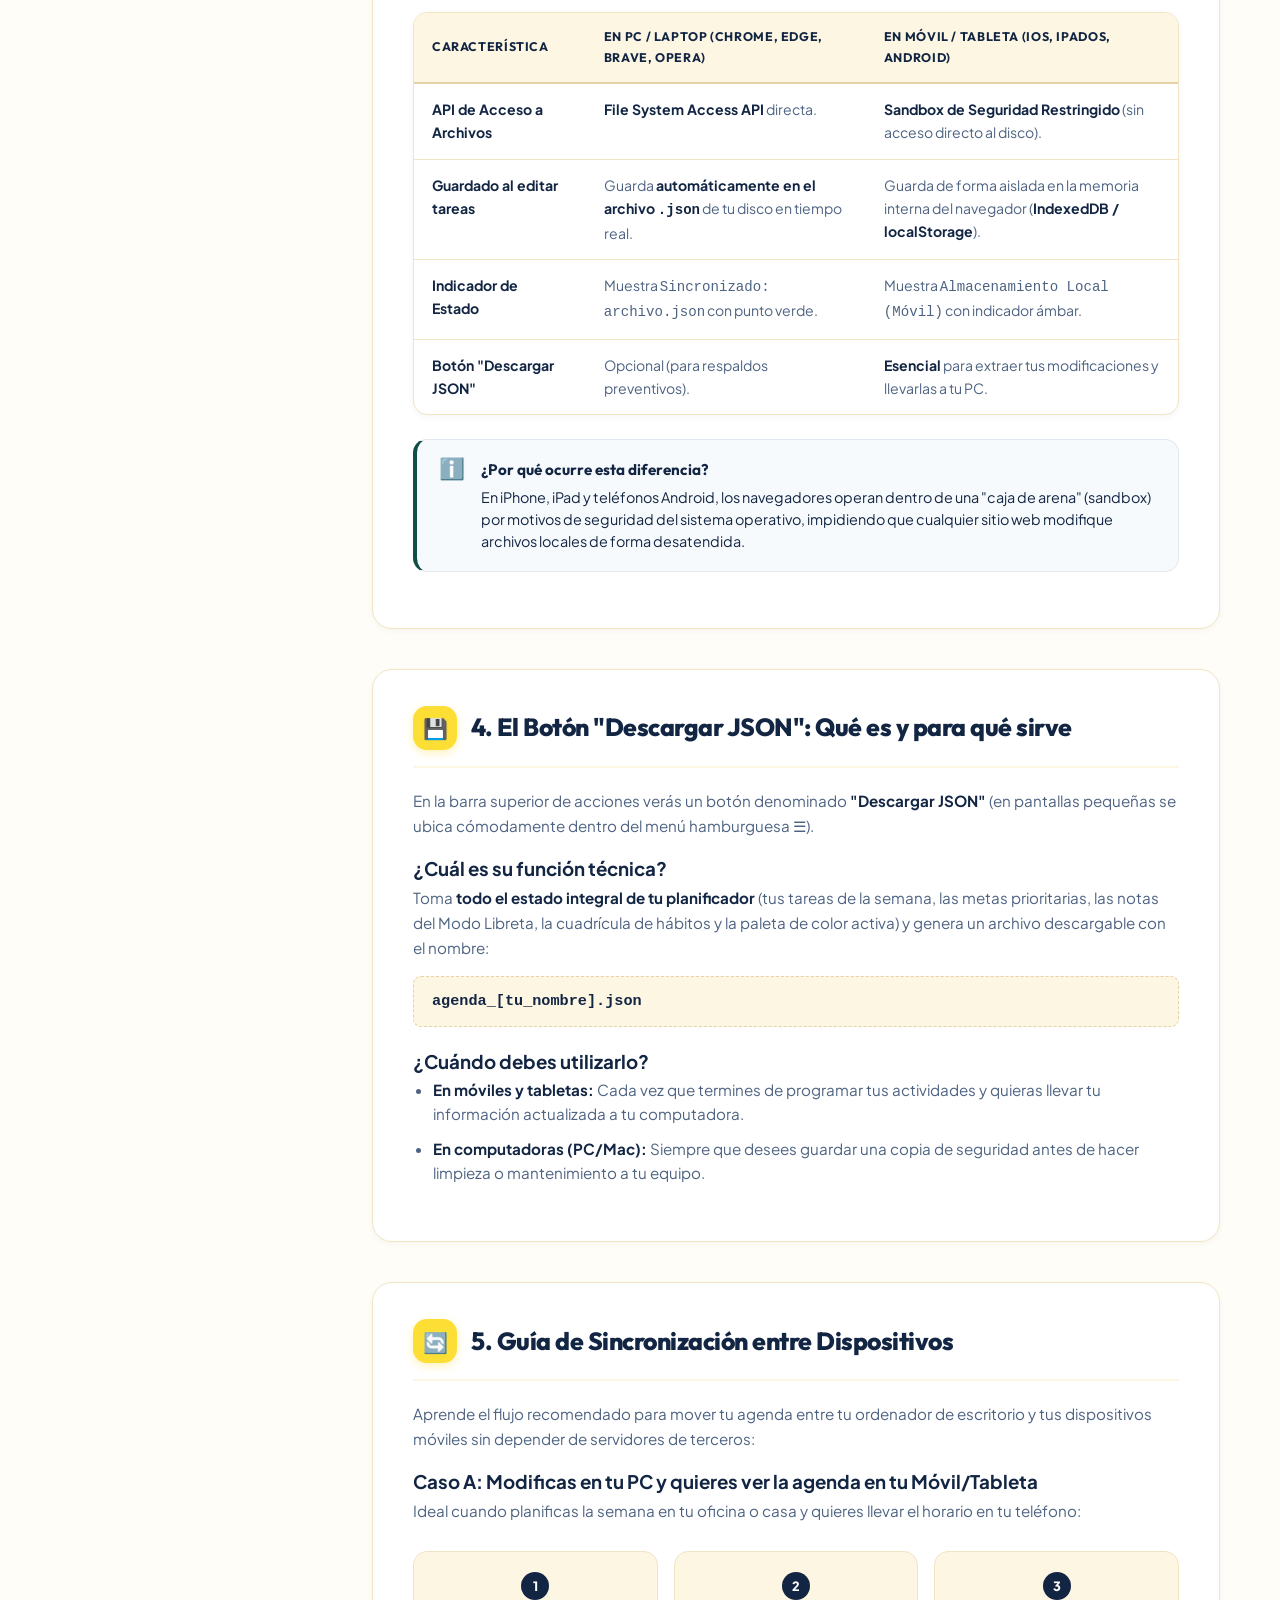
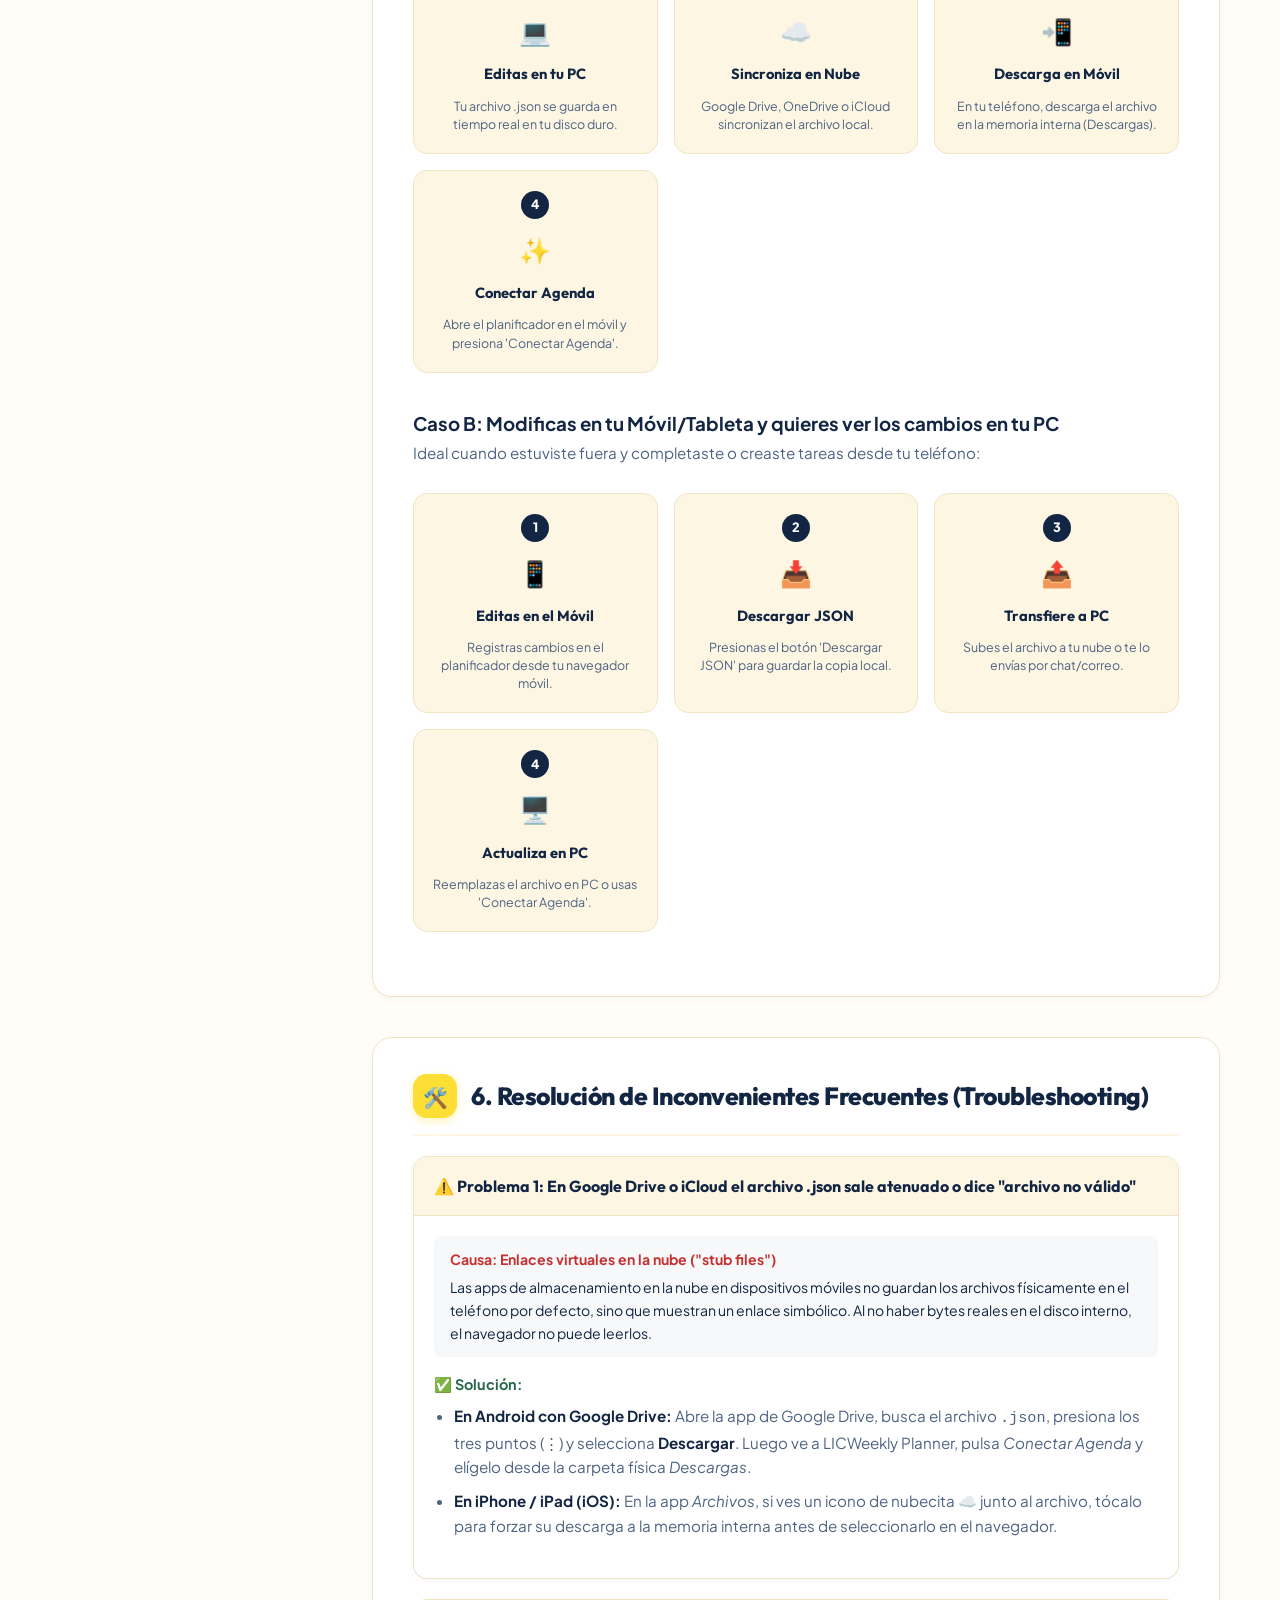
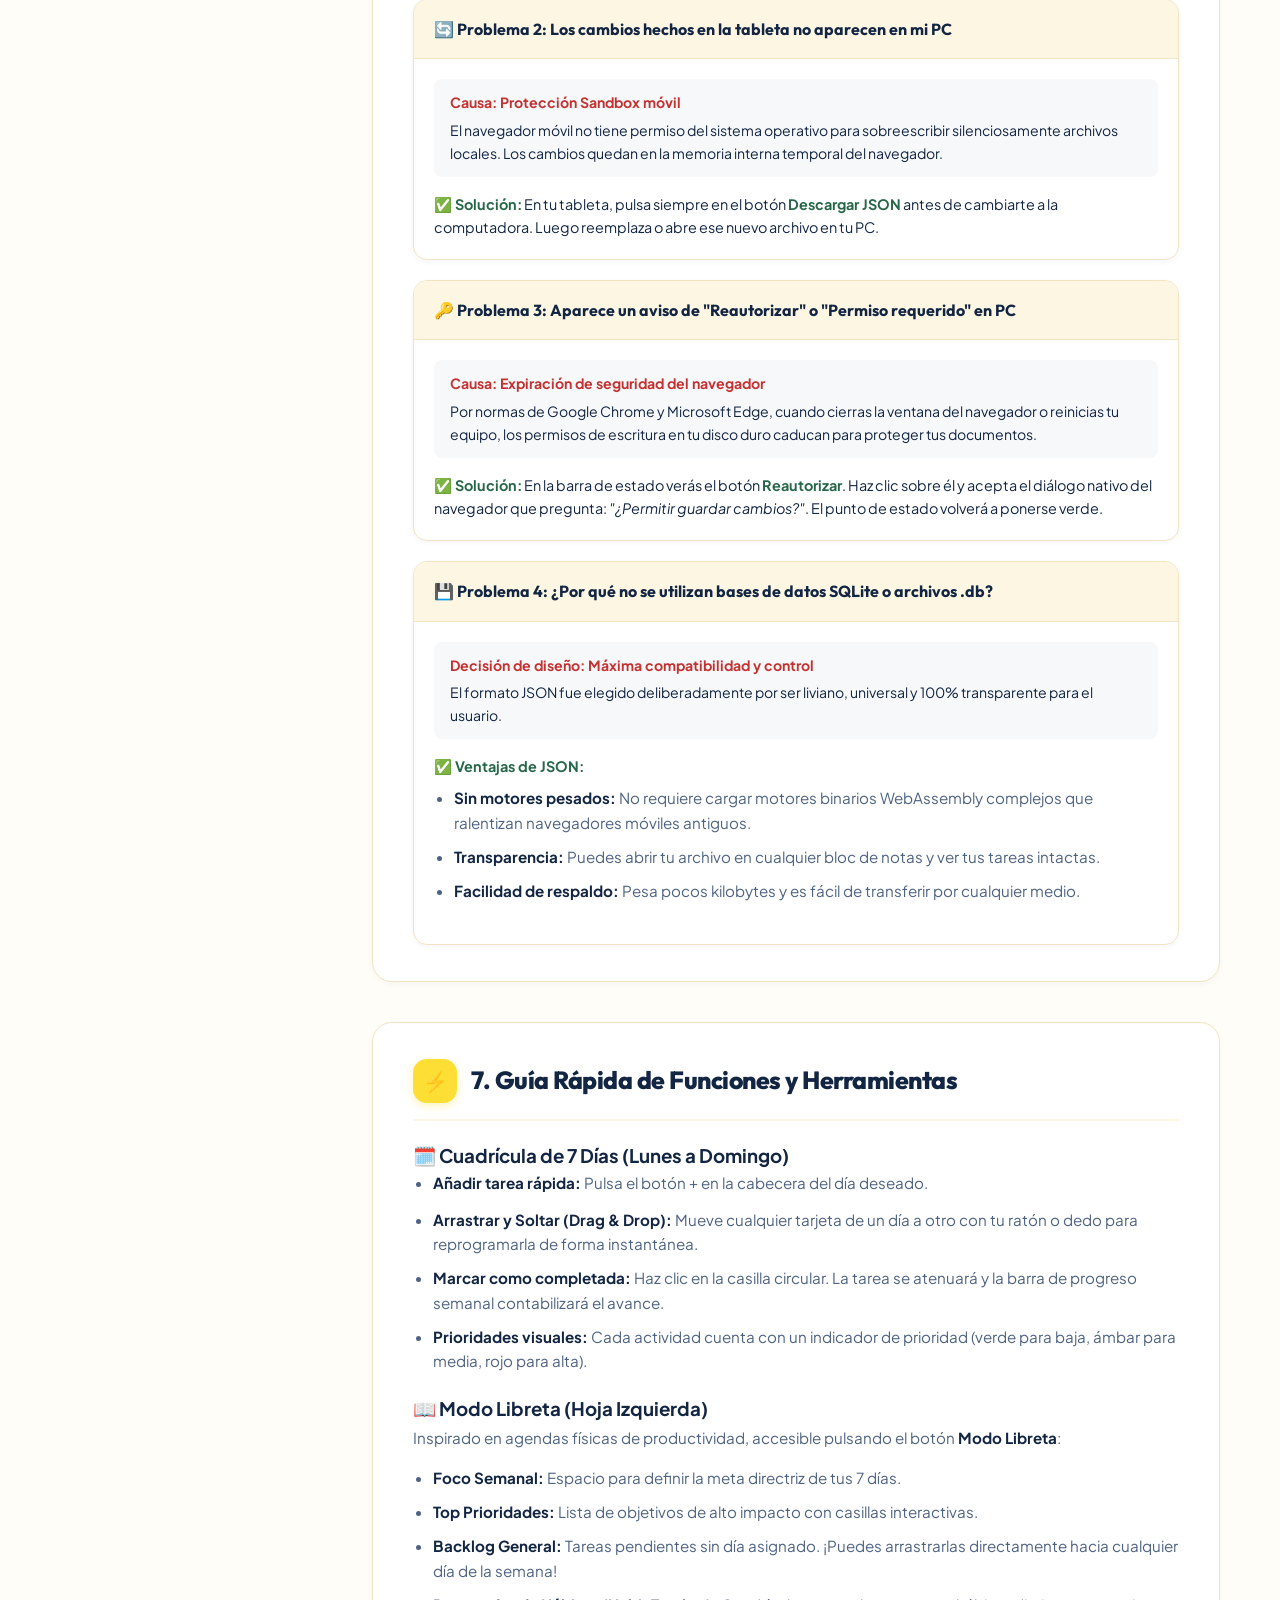
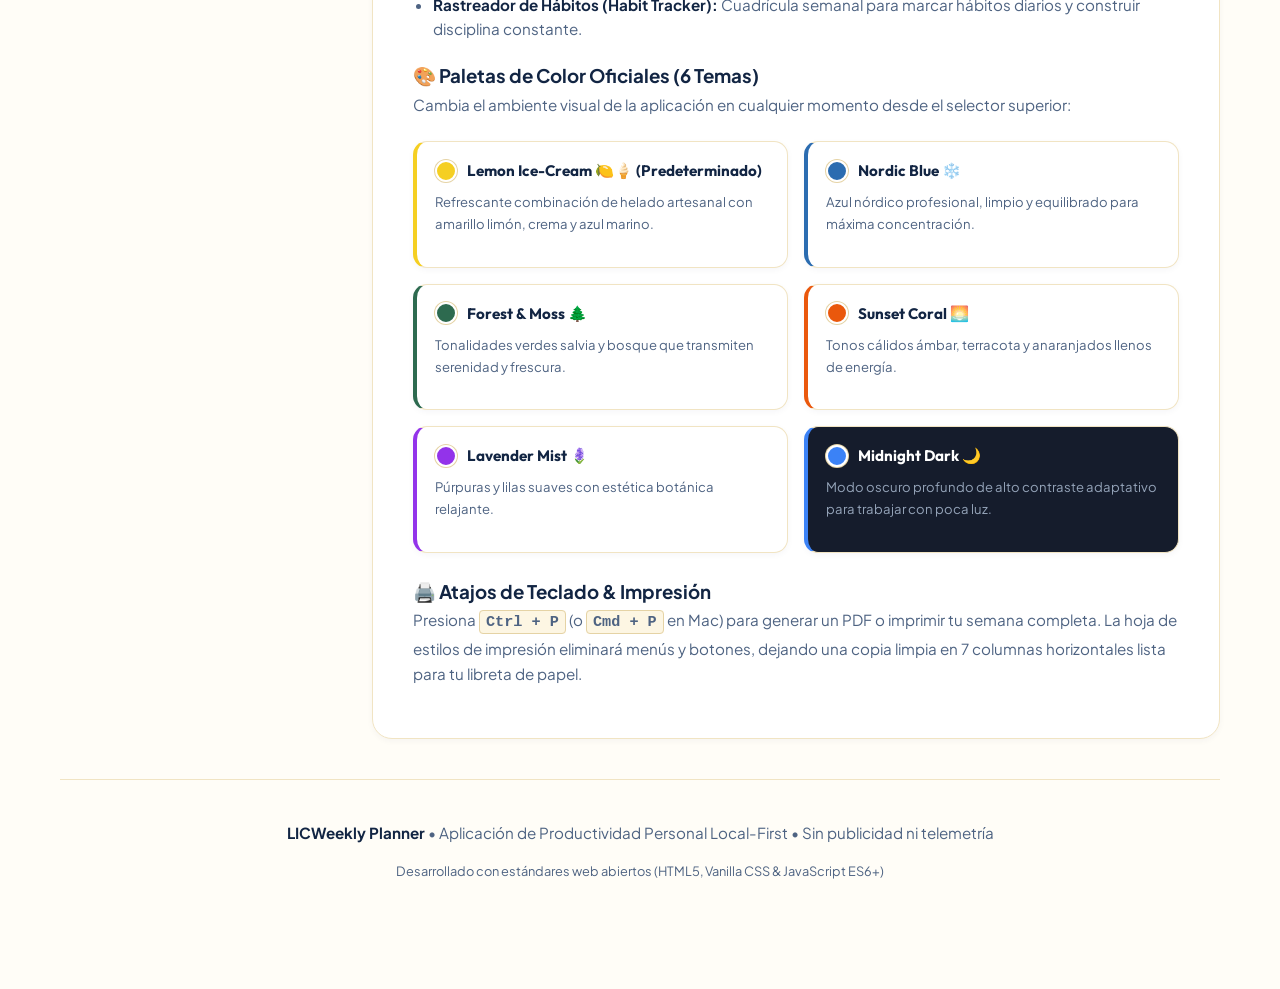
==== commit 900cf705: "Actualización de tema de inicio" ====
--- a/manual_de_usuario.html
+++ b/manual_de_usuario.html
@@ -1144,7 +1144,7 @@
             <div class="theme-card" style="border-left: 4px solid #f5cf22;">
               <div class="theme-card-top">
                 <span class="theme-color-dot" style="background: #f5cf22;"></span>
-                <span class="theme-card-name">Lemon Ice-Cream 🍋🍦</span>
+                <span class="theme-card-name">Lemon Ice-Cream 🍋🍦 (Predeterminado)</span>
               </div>
               <p class="theme-card-desc">Refrescante combinación de helado artesanal con amarillo limón, crema y azul marino.</p>
             </div>
